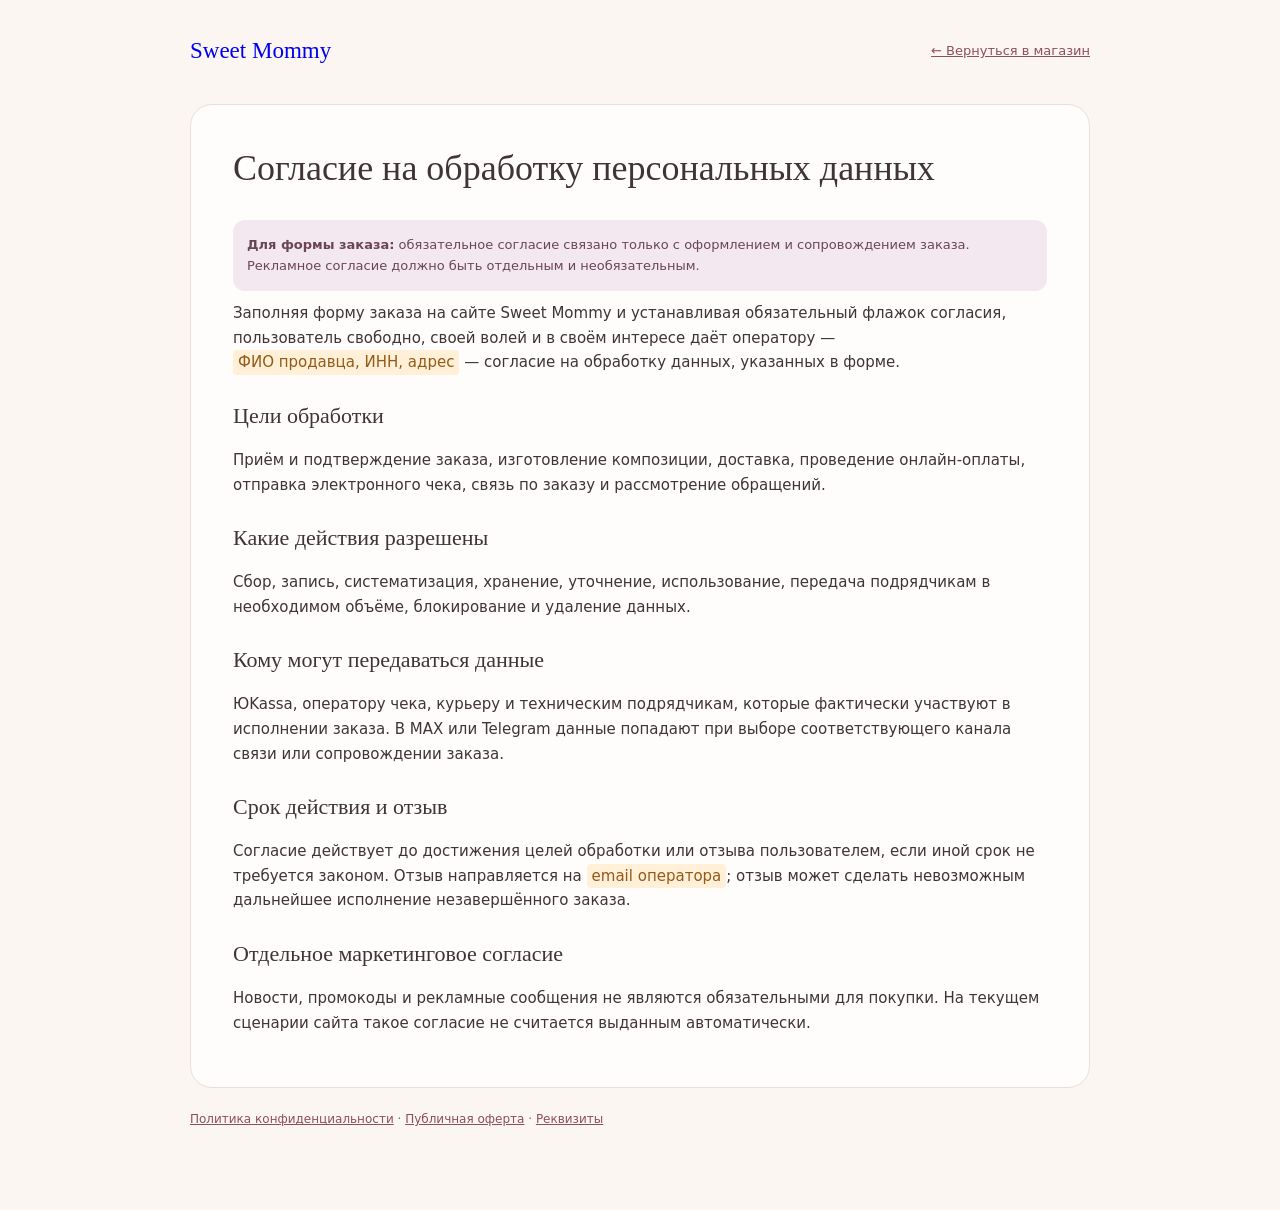
==== legal/consent.html @ 7fd7c091 "Publish Sweet Mommy storefront and MAX mini-app" ====
<!doctype html>
<html lang="ru">
<head>
  <meta charset="utf-8">
  <meta name="viewport" content="width=device-width, initial-scale=1">
  <title>Согласие на обработку данных — Sweet Mommy</title>
  <link rel="stylesheet" href="legal.css">
</head>
<body>
  <main class="legal-wrap">
    <header class="legal-header">
      <a class="legal-brand" href="../index.html">Sweet Mommy</a>
      <a class="legal-back" href="../index.html">← Вернуться в магазин</a>
    </header>
    <article class="legal-card">
      <h1>Согласие на обработку персональных данных</h1>
      <div class="legal-note"><strong>Для формы заказа:</strong> обязательное согласие связано только с оформлением и сопровождением заказа. Рекламное согласие должно быть отдельным и необязательным.</div>

      <p>Заполняя форму заказа на сайте Sweet Mommy и устанавливая обязательный флажок согласия, пользователь свободно, своей волей и в своём интересе даёт оператору — <span class="placeholder">ФИО продавца, ИНН, адрес</span> — согласие на обработку данных, указанных в форме.</p>

      <h2>Цели обработки</h2>
      <p>Приём и подтверждение заказа, изготовление композиции, доставка, проведение онлайн-оплаты, отправка электронного чека, связь по заказу и рассмотрение обращений.</p>

      <h2>Какие действия разрешены</h2>
      <p>Сбор, запись, систематизация, хранение, уточнение, использование, передача подрядчикам в необходимом объёме, блокирование и удаление данных.</p>

      <h2>Кому могут передаваться данные</h2>
      <p>ЮKassa, оператору чека, курьеру и техническим подрядчикам, которые фактически участвуют в исполнении заказа. В MAX или Telegram данные попадают при выборе соответствующего канала связи или сопровождении заказа.</p>

      <h2>Срок действия и отзыв</h2>
      <p>Согласие действует до достижения целей обработки или отзыва пользователем, если иной срок не требуется законом. Отзыв направляется на <span class="placeholder">email оператора</span>; отзыв может сделать невозможным дальнейшее исполнение незавершённого заказа.</p>

      <h2>Отдельное маркетинговое согласие</h2>
      <p>Новости, промокоды и рекламные сообщения не являются обязательными для покупки. На текущем сценарии сайта такое согласие не считается выданным автоматически.</p>
    </article>
    <p class="legal-footer"><a href="privacy.html">Политика конфиденциальности</a> · <a href="offer.html">Публичная оферта</a> · <a href="requisites.html">Реквизиты</a></p>
  </main>
</body>
</html>
---- legal/legal.css ----
:root { --ink:#3f3436; --muted:#75686a; --cream:#fbf6f1; --paper:#fffdfb; --line:#eadfdc; --rose:#8f4d60; }
*{box-sizing:border-box}body{margin:0;color:var(--ink);background:var(--cream);font:15px/1.65 system-ui,-apple-system,"Segoe UI",sans-serif}.legal-wrap{width:min(900px,calc(100% - 32px));margin:0 auto;padding:32px 0 70px}.legal-header{display:flex;justify-content:space-between;align-items:center;gap:18px;margin-bottom:34px}.legal-brand{font-family:Georgia,serif;font-size:23px;text-decoration:none}.legal-back{color:var(--rose);font-size:13px}.legal-card{padding:clamp(20px,4vw,42px);border:1px solid var(--line);border-radius:22px;background:var(--paper)}h1,h2,h3{font-family:Georgia,serif;font-weight:500;line-height:1.2}h1{margin-top:0;font-size:36px}h2{margin-top:28px;font-size:22px}h3{font-size:18px}p{margin:10px 0}li{margin:7px 0}.placeholder{display:inline-block;padding:0 5px;border-radius:4px;background:#fff0d7;color:#925a19}.legal-note{padding:14px;border-radius:12px;background:#f3e8ef;color:#694752;font-size:13px}.legal-footer{margin-top:22px;color:var(--muted);font-size:12px}.legal-footer a{color:var(--rose)}
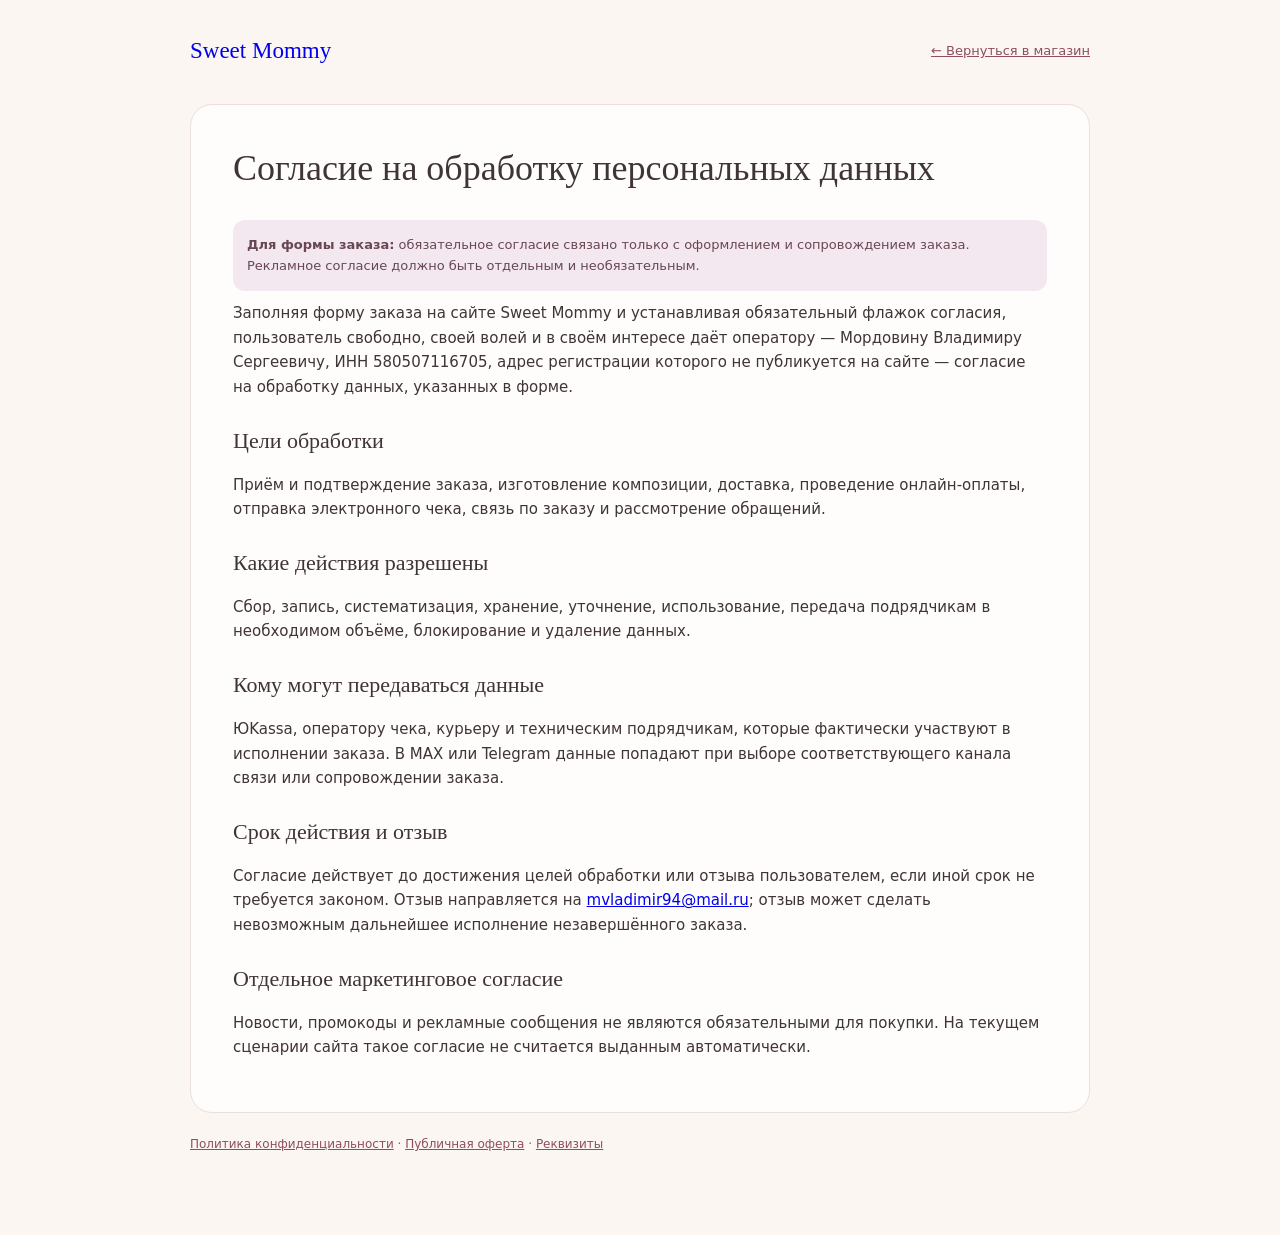
==== commit e5a889c8: "Publish seller details and legal contacts" ====
--- a/legal/consent.html
+++ b/legal/consent.html
@@ -16,7 +16,7 @@
       <h1>Согласие на обработку персональных данных</h1>
       <div class="legal-note"><strong>Для формы заказа:</strong> обязательное согласие связано только с оформлением и сопровождением заказа. Рекламное согласие должно быть отдельным и необязательным.</div>
 
-      <p>Заполняя форму заказа на сайте Sweet Mommy и устанавливая обязательный флажок согласия, пользователь свободно, своей волей и в своём интересе даёт оператору — <span class="placeholder">ФИО продавца, ИНН, адрес</span> — согласие на обработку данных, указанных в форме.</p>
+      <p>Заполняя форму заказа на сайте Sweet Mommy и устанавливая обязательный флажок согласия, пользователь свободно, своей волей и в своём интересе даёт оператору — Мордовину Владимиру Сергеевичу, ИНН 580507116705, адрес регистрации которого не публикуется на сайте — согласие на обработку данных, указанных в форме.</p>
 
       <h2>Цели обработки</h2>
       <p>Приём и подтверждение заказа, изготовление композиции, доставка, проведение онлайн-оплаты, отправка электронного чека, связь по заказу и рассмотрение обращений.</p>
@@ -28,7 +28,7 @@
       <p>ЮKassa, оператору чека, курьеру и техническим подрядчикам, которые фактически участвуют в исполнении заказа. В MAX или Telegram данные попадают при выборе соответствующего канала связи или сопровождении заказа.</p>
 
       <h2>Срок действия и отзыв</h2>
-      <p>Согласие действует до достижения целей обработки или отзыва пользователем, если иной срок не требуется законом. Отзыв направляется на <span class="placeholder">email оператора</span>; отзыв может сделать невозможным дальнейшее исполнение незавершённого заказа.</p>
+      <p>Согласие действует до достижения целей обработки или отзыва пользователем, если иной срок не требуется законом. Отзыв направляется на <a href="mailto:mvladimir94@mail.ru">mvladimir94@mail.ru</a>; отзыв может сделать невозможным дальнейшее исполнение незавершённого заказа.</p>
 
       <h2>Отдельное маркетинговое согласие</h2>
       <p>Новости, промокоды и рекламные сообщения не являются обязательными для покупки. На текущем сценарии сайта такое согласие не считается выданным автоматически.</p>
